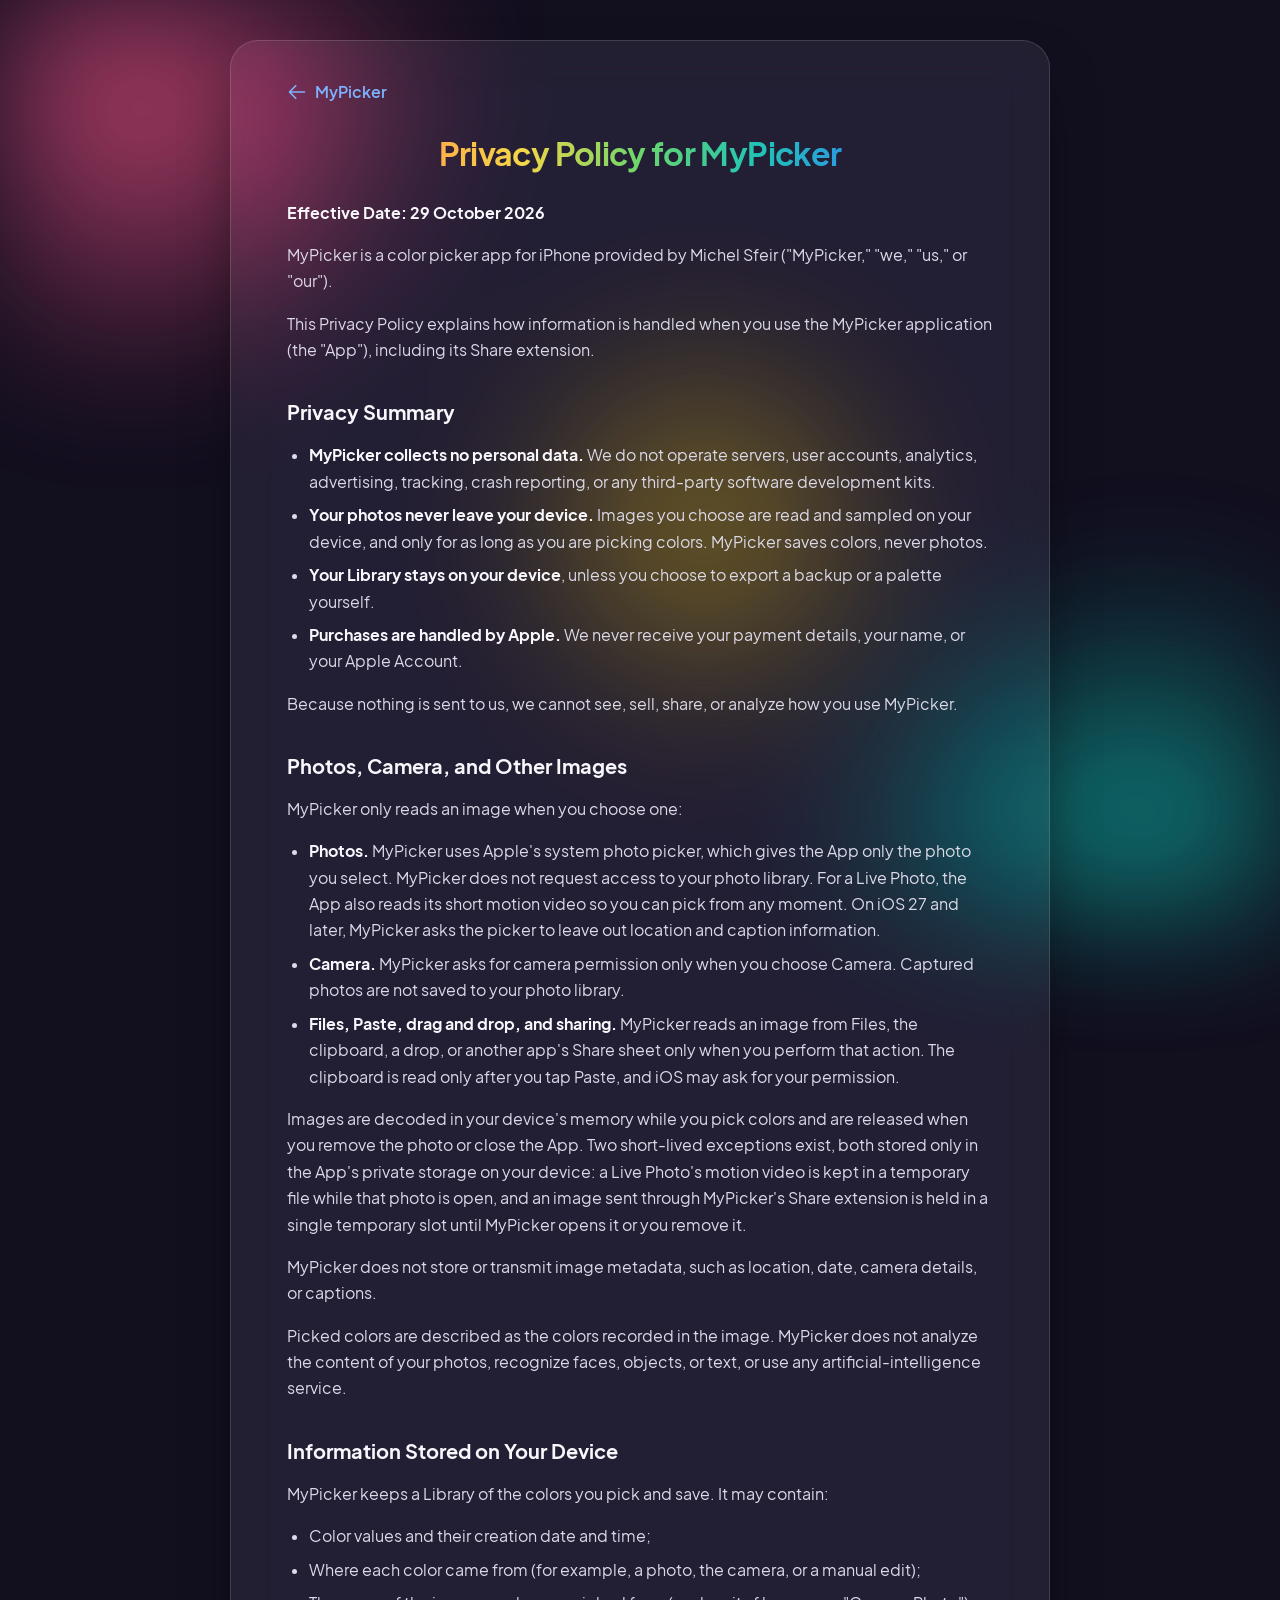
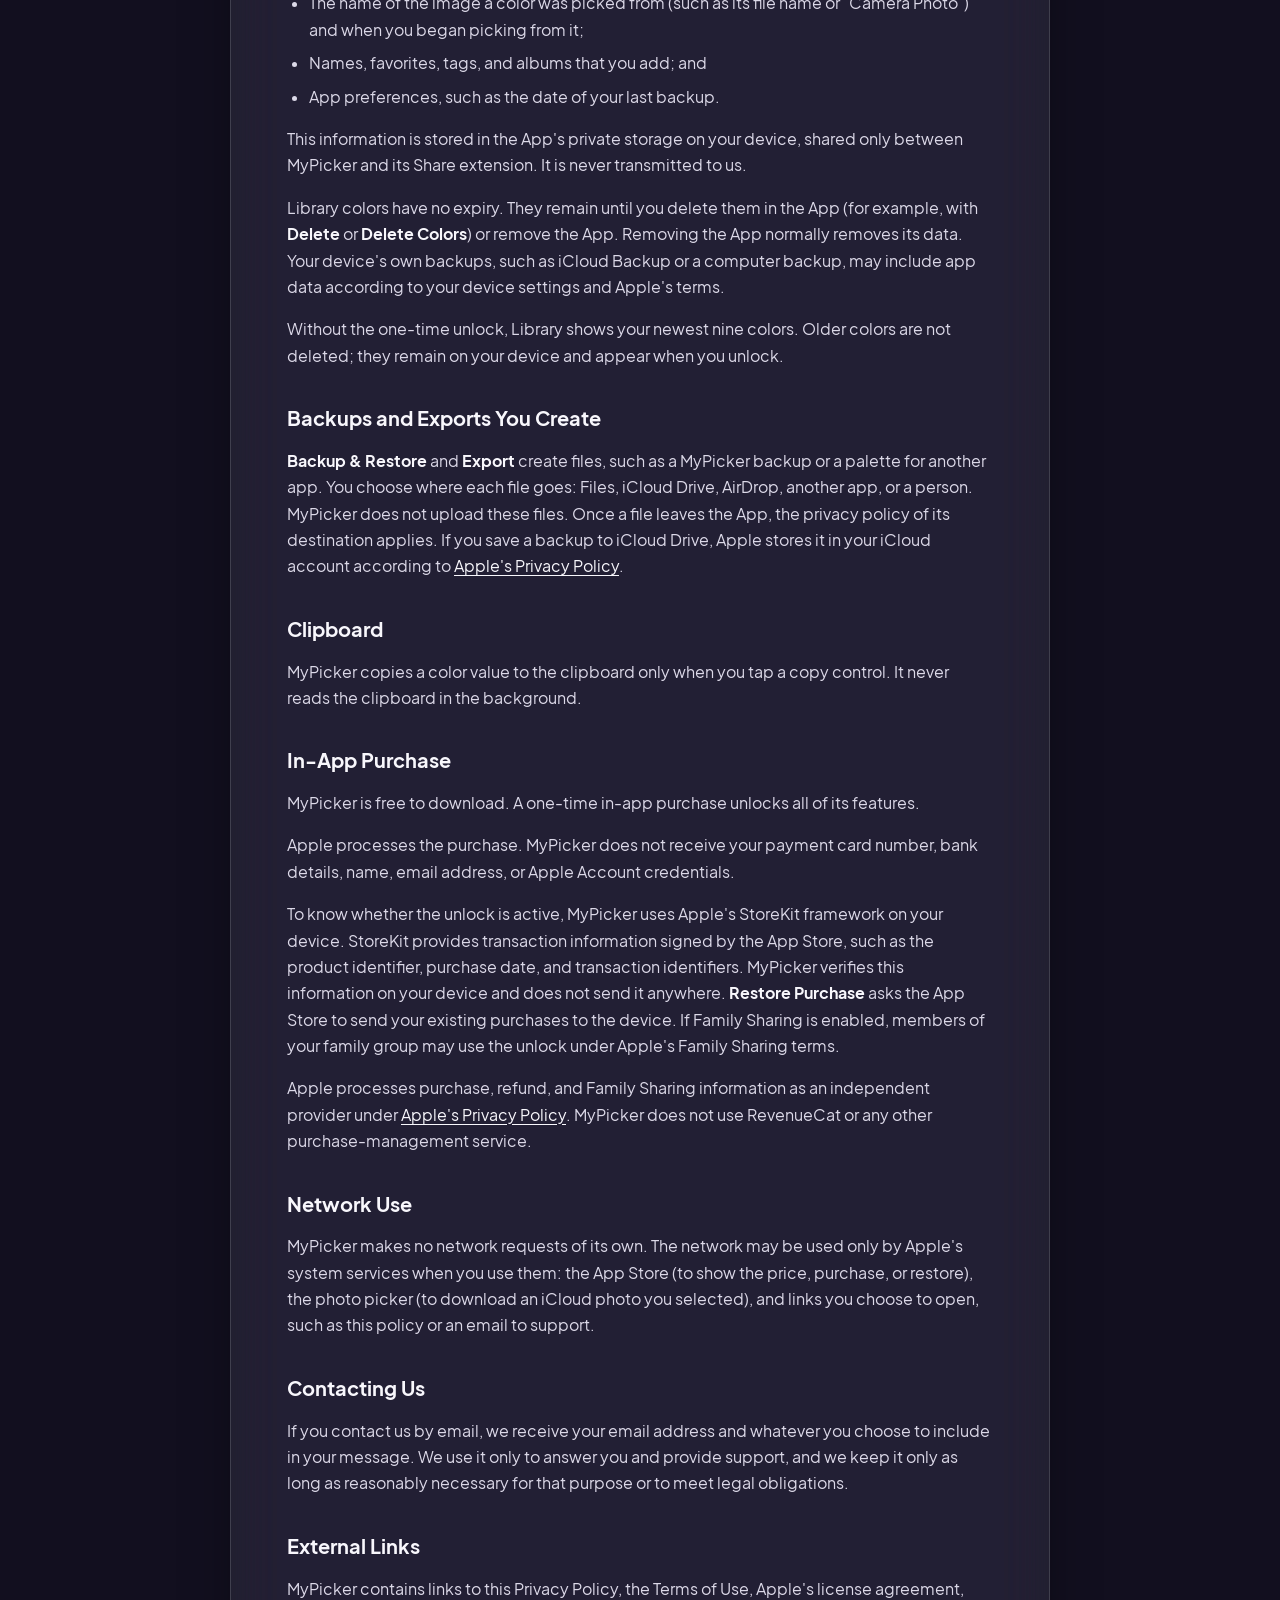
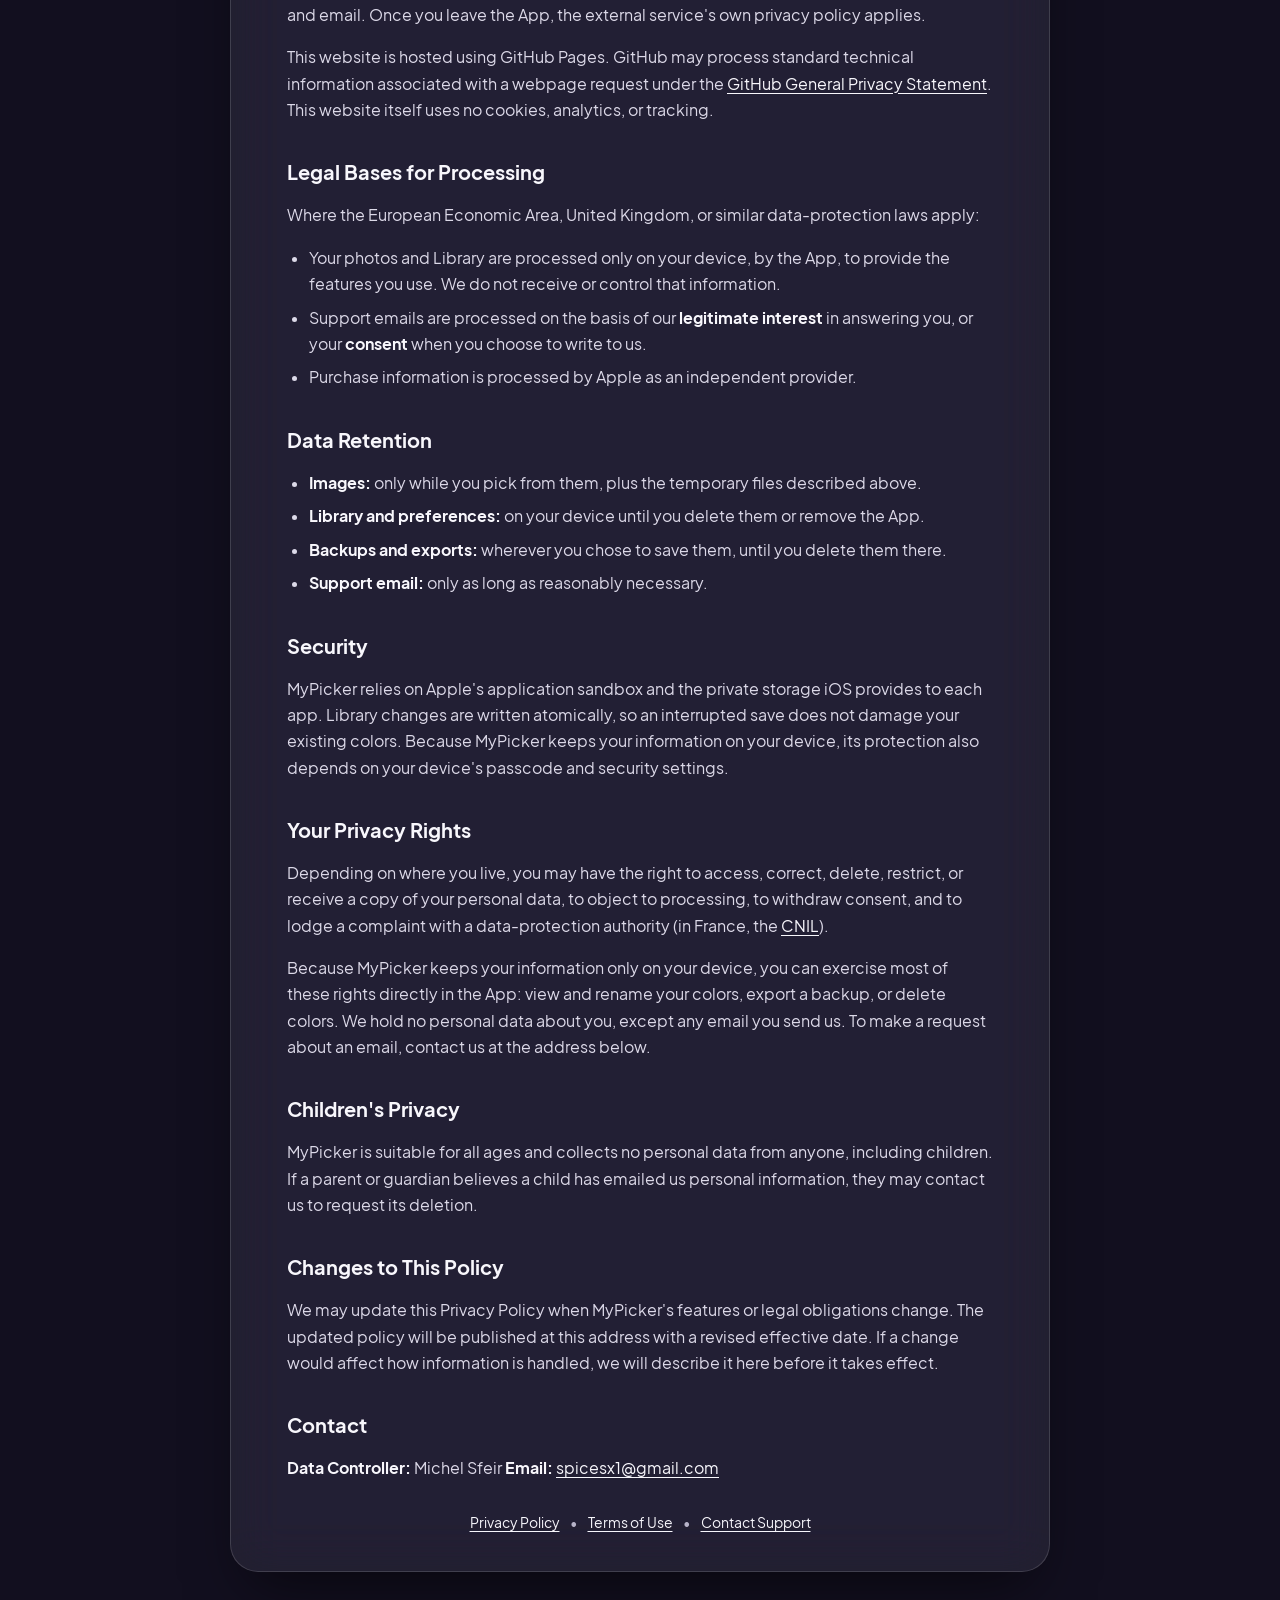
==== privacy.html @ f39fecd3 "MyPicker website, privacy policy, and terms of use Co-Authored-By: Claude Opus 5.5 <noreply@anthropi" ====
<!DOCTYPE html>
<html lang="en">

<head>
    <meta charset="UTF-8">
    <meta name="viewport" content="width=device-width, initial-scale=1.0">
    <title>Privacy Policy - MyPicker</title>
    <meta name="theme-color" content="#120f1f">
    <link rel="stylesheet" href="styles.css">
    <link rel="icon" href="mypicker_icon.png" type="image/png">
</head>

<body>
    <div class="lights" aria-hidden="true">
        <span class="light light-a"></span>
        <span class="light light-b"></span>
        <span class="light light-c"></span>
    </div>

    <main class="container document-container">
        <a href="index.html" class="back-link" aria-label="Back to MyPicker">
            <svg xmlns="http://www.w3.org/2000/svg" fill="none" viewBox="0 0 24 24" stroke="currentColor" stroke-width="2" aria-hidden="true">
                <path stroke-linecap="round" stroke-linejoin="round" d="M10.5 19.5L3 12m0 0l7.5-7.5M3 12h18" />
            </svg>
            MyPicker
        </a>

        <article class="document" id="document" data-source="privacy.md">
            <h1>Privacy Policy</h1>
            <p>Loading&hellip; If this text stays, read the <a href="privacy.md">plain-text version</a>.</p>
        </article>

        <footer>
            <a href="privacy.html">Privacy Policy</a>
            <span aria-hidden="true">&bull;</span>
            <a href="terms.html">Terms of Use</a>
            <span aria-hidden="true">&bull;</span>
            <a href="mailto:spicesx1@gmail.com?subject=MyPicker">Contact Support</a>
        </footer>
    </main>

    <script src="marked.min.js"></script>
    <script src="document.js"></script>
</body>

</html>
---- styles.css ----
@font-face {
    font-family: 'Plus Jakarta Sans';
    font-style: normal;
    font-weight: 400;
    font-display: swap;
    src: url('./fonts/PlusJakartaSans-Regular.ttf') format('truetype');
}

@font-face {
    font-family: 'Plus Jakarta Sans';
    font-style: normal;
    font-weight: 600;
    font-display: swap;
    src: url('./fonts/PlusJakartaSans-SemiBold.ttf') format('truetype');
}

@font-face {
    font-family: 'Plus Jakarta Sans';
    font-style: normal;
    font-weight: 700;
    font-display: swap;
    src: url('./fonts/PlusJakartaSans-Bold.ttf') format('truetype');
}

:root {
    --background: #120f1f;
    --text-primary: #f8f7fc;
    --text-secondary: #b7b3c8;
    --glass-bg: rgba(255, 255, 255, 0.07);
    --glass-border: rgba(255, 255, 255, 0.14);
    --accent: #7fb2ff;
    /* The app icon's colors. */
    --pink: #ff5c8a;
    --orange: #ffa34a;
    --yellow: #f5d647;
    --green: #6bd66b;
    --teal: #21c4b5;
    --blue: #2e8cf0;
    --purple: #9b6bff;
}

* {
    margin: 0;
    padding: 0;
    box-sizing: border-box;
}

html {
    min-height: 100%;
    background: var(--background);
    overflow-x: hidden;
}

body {
    font-family: 'Plus Jakarta Sans', -apple-system, BlinkMacSystemFont, 'Segoe UI', sans-serif;
    color: var(--text-primary);
    min-height: 100vh;
    display: flex;
    flex-direction: column;
    align-items: center;
    justify-content: center;
    padding: 2.5rem 0;
    overflow-x: hidden;
    position: relative;
    -webkit-font-smoothing: antialiased;
}

/* Soft drifting lights in the icon's colors, like the app's Picker background. */
.lights {
    position: fixed;
    inset: 0;
    z-index: -1;
    overflow: hidden;
    pointer-events: none;
    filter: blur(70px) saturate(1.2);
    opacity: 0.75;
}

.light {
    position: absolute;
    width: 60vmax;
    height: 60vmax;
    border-radius: 50%;
    mix-blend-mode: screen;
}

.light-a {
    background: radial-gradient(circle, var(--pink), transparent 62%);
    top: -25vmax;
    left: -20vmax;
    animation: drift-a 26s ease-in-out infinite alternate;
}

.light-b {
    background: radial-gradient(circle, var(--teal), transparent 62%);
    bottom: -30vmax;
    right: -20vmax;
    animation: drift-b 30s ease-in-out infinite alternate;
}

.light-c {
    background: radial-gradient(circle, var(--yellow), transparent 60%);
    top: 30vh;
    left: 35vw;
    width: 40vmax;
    height: 40vmax;
    opacity: 0.55;
    animation: drift-c 34s ease-in-out infinite alternate;
}

@keyframes drift-a {
    to { transform: translate(25vw, 20vh) scale(1.15); }
}

@keyframes drift-b {
    to { transform: translate(-30vw, -25vh) scale(0.9); }
}

@keyframes drift-c {
    0% { transform: translate(0, 0); background: radial-gradient(circle, var(--yellow), transparent 60%); }
    50% { transform: translate(-25vw, -15vh); }
    100% { transform: translate(-10vw, 20vh); background: radial-gradient(circle, var(--purple), transparent 60%); }
}

.container {
    background: var(--glass-bg);
    backdrop-filter: blur(24px) saturate(1.4);
    -webkit-backdrop-filter: blur(24px) saturate(1.4);
    border: 1px solid var(--glass-border);
    border-radius: 28px;
    padding: 3rem;
    max-width: 520px;
    width: 90%;
    text-align: center;
    box-shadow: 0 30px 60px -18px rgba(0, 0, 0, 0.55);
    animation: fade-up 0.9s cubic-bezier(0.16, 1, 0.3, 1) both;
}

@keyframes fade-up {
    from {
        opacity: 0;
        transform: translateY(18px);
    }
}

.app-icon {
    width: 120px;
    height: 120px;
    border-radius: 27px;
    box-shadow: 0 14px 30px rgba(0, 0, 0, 0.35);
    transition: transform 0.3s ease;
}

.app-icon:hover {
    transform: scale(1.05) rotate(-3deg);
}

.icon-container {
    margin-bottom: 1.4rem;
}

h1 {
    font-size: 2.6rem;
    font-weight: 700;
    letter-spacing: -0.02em;
    margin-bottom: 0.4rem;
    background: linear-gradient(90deg, var(--pink), var(--orange), var(--yellow), var(--green), var(--teal), var(--blue), var(--purple));
    -webkit-background-clip: text;
    background-clip: text;
    -webkit-text-fill-color: transparent;
}

p.author {
    color: var(--text-secondary);
    font-size: 0.95rem;
    font-weight: 600;
    letter-spacing: 0.3px;
    margin-bottom: 0.6rem;
}

p.subtitle {
    font-size: 1.2rem;
    font-weight: 600;
    margin-bottom: 1.8rem;
}

.features {
    list-style: none;
    display: grid;
    gap: 0.6rem;
    margin-bottom: 1.8rem;
    text-align: left;
}

.features li {
    padding: 0.75rem 1rem 0.75rem 2.4rem;
    border-radius: 14px;
    background: rgba(255, 255, 255, 0.06);
    border: 1px solid rgba(255, 255, 255, 0.08);
    color: var(--text-primary);
    font-size: 0.95rem;
    position: relative;
}

.features li::before {
    content: "";
    position: absolute;
    left: 1rem;
    top: 50%;
    width: 0.7rem;
    height: 0.7rem;
    margin-top: -0.35rem;
    border-radius: 50%;
}

.features li:nth-child(1)::before { background: var(--pink); }
.features li:nth-child(2)::before { background: var(--yellow); }
.features li:nth-child(3)::before { background: var(--teal); }
.features li:nth-child(4)::before { background: var(--purple); }

.store-note {
    font-weight: 600;
    margin-bottom: 0.4rem;
}

.privacy-note {
    color: var(--text-secondary);
    font-size: 0.9rem;
}

footer {
    margin-top: 2rem;
    font-size: 0.875rem;
    color: var(--text-secondary);
}

footer a {
    color: var(--text-primary);
    text-decoration: underline;
    text-underline-offset: 3px;
    margin: 0 8px;
    transition: opacity 0.2s ease;
}

footer a:hover {
    opacity: 0.75;
}

.document-container {
    max-width: 820px;
    text-align: left;
    padding: 2.5rem 3.5rem;
}

.back-link {
    display: inline-flex;
    align-items: center;
    gap: 0.5rem;
    color: var(--accent);
    text-decoration: none;
    font-weight: 600;
    margin-bottom: 1.5rem;
}

.back-link:hover {
    opacity: 0.8;
}

.back-link svg {
    width: 20px;
    height: 20px;
}

.document {
    color: #dcd9e8;
    line-height: 1.7;
    font-size: 0.97rem;
    overflow-wrap: break-word;
}

.document h1 {
    font-size: 2rem;
    text-align: center;
    margin-bottom: 1.2rem;
}

.document h2 {
    color: var(--text-primary);
    font-size: 1.25rem;
    margin: 2rem 0 0.8rem;
}

.document p,
.document ul {
    margin-bottom: 1rem;
}

.document ul {
    padding-left: 1.4rem;
}

.document li {
    margin-bottom: 0.45rem;
}

.document strong {
    color: var(--text-primary);
}

.document a {
    color: var(--text-primary);
    text-decoration: underline;
    text-underline-offset: 3px;
}

.document-container footer {
    text-align: center;
}

@media (max-width: 640px) {
    .container {
        padding: 2rem 1.4rem;
    }

    .document-container {
        padding: 2rem 1.3rem;
    }

    h1 {
        font-size: 2.2rem;
    }
}

@media (prefers-reduced-motion: reduce) {
    .light,
    .container {
        animation: none;
    }
}
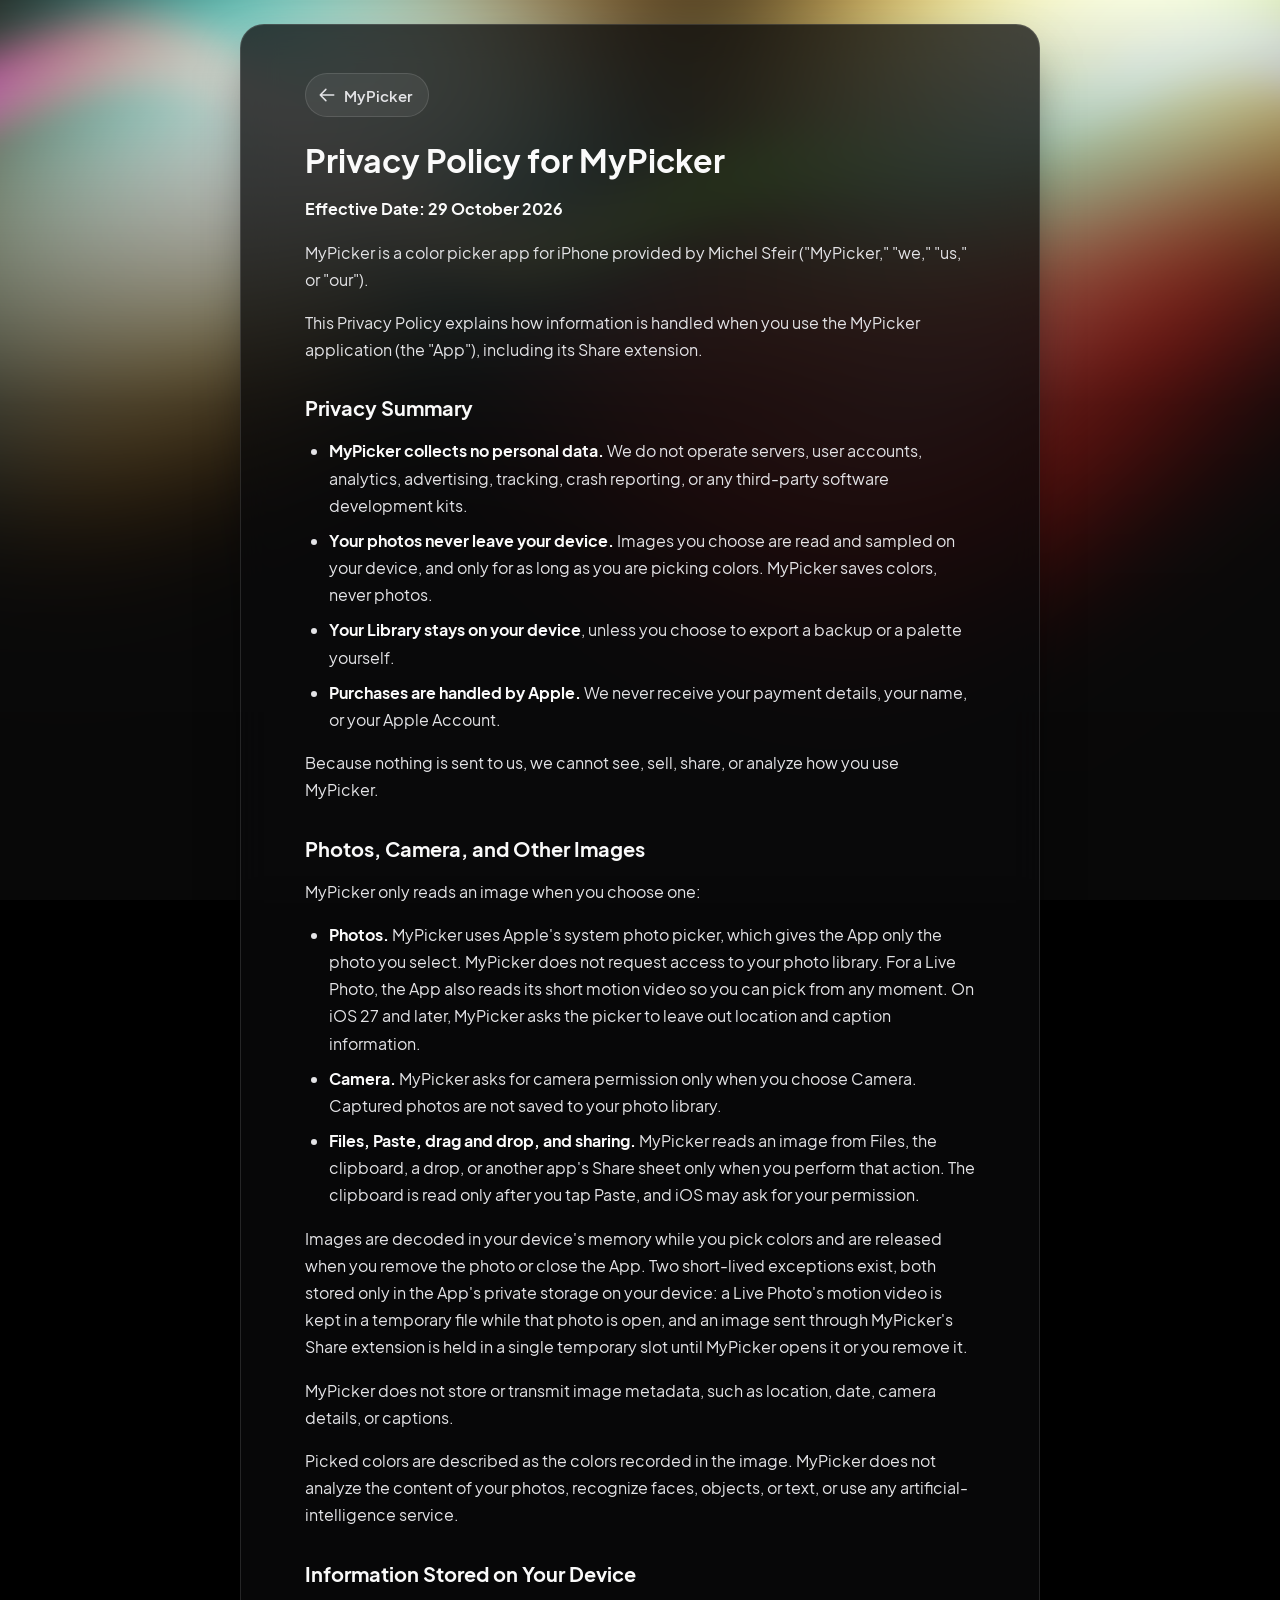
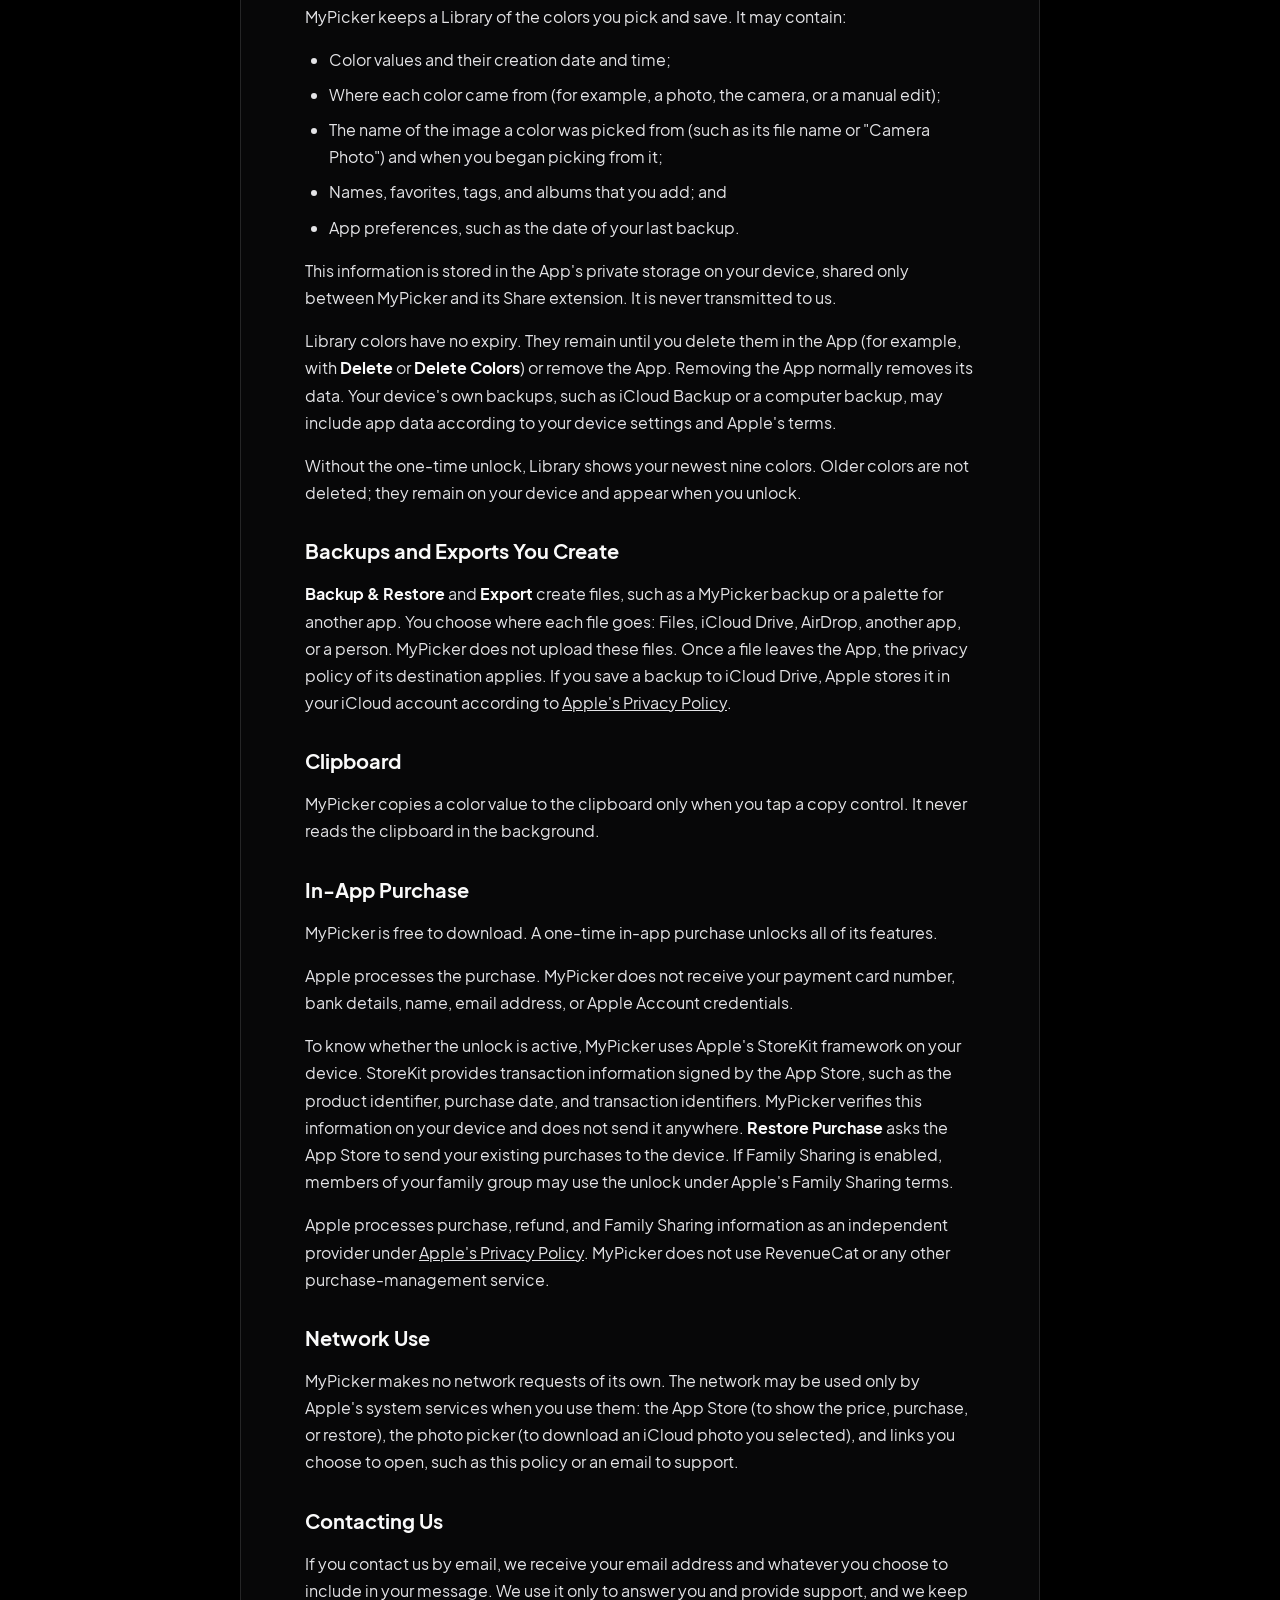
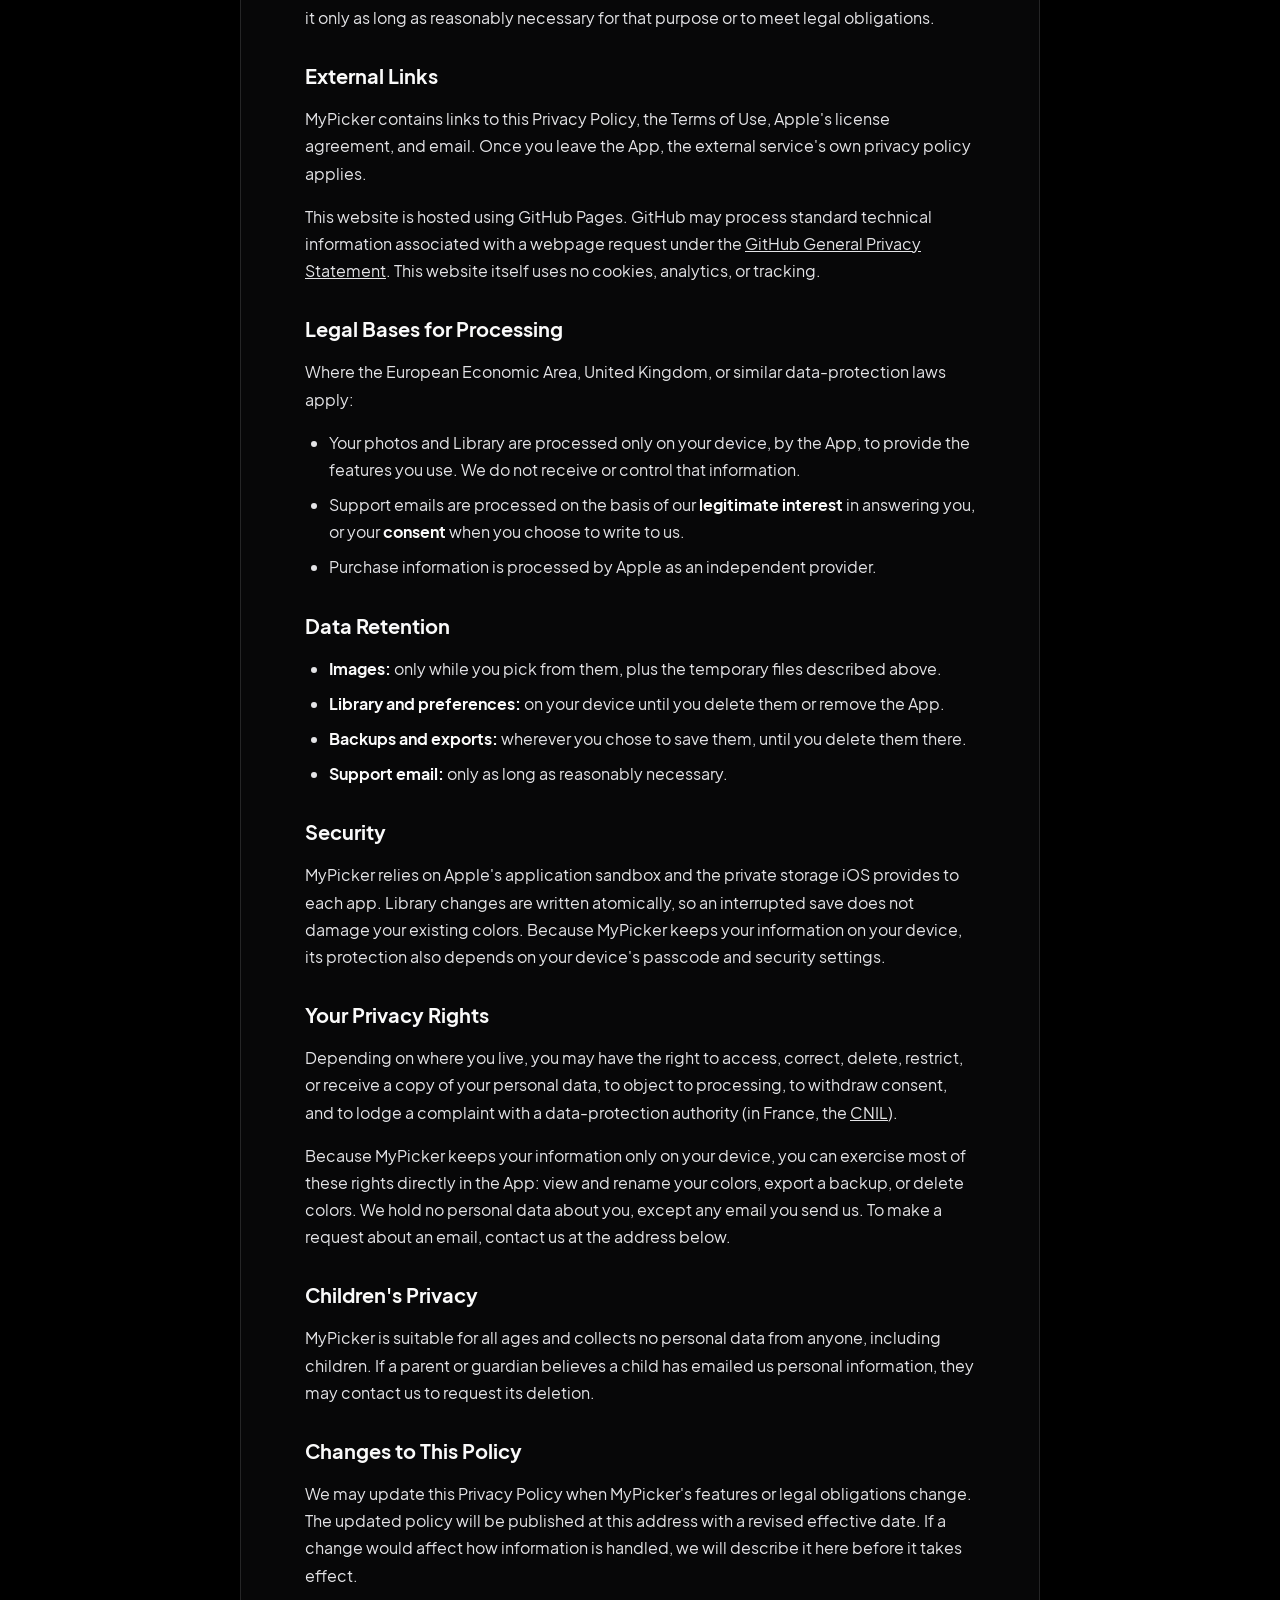
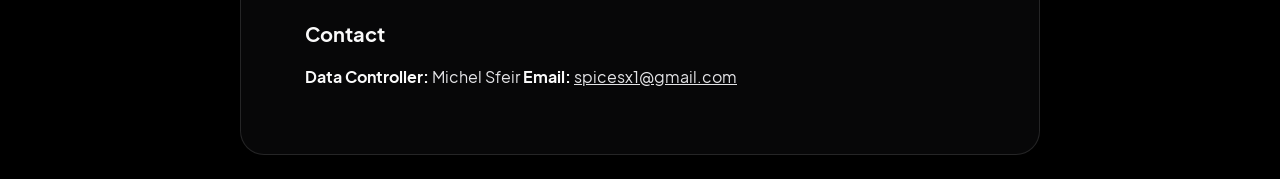
==== commit 40e637fc: "Match the RosaryGo site: black page with the Picker lights - One card like RosaryGo's (icon, white t" ====
--- a/privacy.html
+++ b/privacy.html
@@ -3,44 +3,36 @@
 
 <head>
     <meta charset="UTF-8">
-    <meta name="viewport" content="width=device-width, initial-scale=1.0">
+    <meta name="viewport" content="width=device-width, initial-scale=1.0, viewport-fit=cover">
+    <meta name="theme-color" content="#000000">
     <title>Privacy Policy - MyPicker</title>
-    <meta name="theme-color" content="#120f1f">
-    <link rel="stylesheet" href="styles.css">
+    <link rel="stylesheet" href="styles.css?v=2">
     <link rel="icon" href="mypicker_icon.png" type="image/png">
 </head>
 
-<body>
-    <div class="lights" aria-hidden="true">
-        <span class="light light-a"></span>
-        <span class="light light-b"></span>
-        <span class="light light-c"></span>
-    </div>
+<body class="document-page">
+    <canvas id="glow" class="glow" aria-hidden="true"></canvas>
 
     <main class="container document-container">
-        <a href="index.html" class="back-link" aria-label="Back to MyPicker">
-            <svg xmlns="http://www.w3.org/2000/svg" fill="none" viewBox="0 0 24 24" stroke="currentColor" stroke-width="2" aria-hidden="true">
-                <path stroke-linecap="round" stroke-linejoin="round" d="M10.5 19.5L3 12m0 0l7.5-7.5M3 12h18" />
-            </svg>
-            MyPicker
-        </a>
+        <div class="document-header">
+            <a href="index.html" class="back-link">
+                <svg xmlns="http://www.w3.org/2000/svg" fill="none" viewBox="0 0 24 24" stroke="currentColor"
+                    stroke-width="2" aria-hidden="true">
+                    <path stroke-linecap="round" stroke-linejoin="round" d="M10.5 19.5L3 12m0 0l7.5-7.5M3 12h18" />
+                </svg>
+                MyPicker
+            </a>
+        </div>
 
         <article class="document" id="document" data-source="privacy.md">
             <h1>Privacy Policy</h1>
             <p>Loading&hellip; If this text stays, read the <a href="privacy.md">plain-text version</a>.</p>
         </article>
-
-        <footer>
-            <a href="privacy.html">Privacy Policy</a>
-            <span aria-hidden="true">&bull;</span>
-            <a href="terms.html">Terms of Use</a>
-            <span aria-hidden="true">&bull;</span>
-            <a href="mailto:spicesx1@gmail.com?subject=MyPicker">Contact Support</a>
-        </footer>
     </main>
 
     <script src="marked.min.js"></script>
-    <script src="document.js"></script>
+    <script src="document.js?v=2"></script>
+    <script src="glow.js?v=2"></script>
 </body>
 
 </html>
--- a/styles.css
+++ b/styles.css
@@ -23,209 +23,125 @@
 }
 
 :root {
-    --background: #120f1f;
-    --text-primary: #f8f7fc;
-    --text-secondary: #b7b3c8;
-    --glass-bg: rgba(255, 255, 255, 0.07);
-    --glass-border: rgba(255, 255, 255, 0.14);
-    --accent: #7fb2ff;
-    /* The app icon's colors. */
-    --pink: #ff5c8a;
-    --orange: #ffa34a;
-    --yellow: #f5d647;
-    --green: #6bd66b;
-    --teal: #21c4b5;
-    --blue: #2e8cf0;
-    --purple: #9b6bff;
+    --background: #000000;
+    /* Text colors keep at least 7:1 (WCAG AAA) on the card, even over the brightest light. */
+    --text-primary: #fafafa;
+    --text-secondary: #c8c8cc;
+    --text-body: #e4e4e7;
+    --glass-bg: rgba(10, 10, 12, 0.74);
+    --glass-border: rgba(255, 255, 255, 0.12);
+    --accent: #e4e4e7;
+    --accent-hover: #ffffff;
 }
 
 * {
     margin: 0;
     padding: 0;
     box-sizing: border-box;
+    font-family: 'Plus Jakarta Sans', -apple-system, BlinkMacSystemFont, 'Segoe UI', sans-serif;
 }
 
 html {
     min-height: 100%;
-    background: var(--background);
     overflow-x: hidden;
+    /* Safari tints its status bar, toolbar and overscroll from the page background. */
+    background-color: var(--background);
 }
 
 body {
-    font-family: 'Plus Jakarta Sans', -apple-system, BlinkMacSystemFont, 'Segoe UI', sans-serif;
     color: var(--text-primary);
     min-height: 100vh;
     display: flex;
     flex-direction: column;
     align-items: center;
     justify-content: center;
-    padding: 2.5rem 0;
     overflow-x: hidden;
     position: relative;
     -webkit-font-smoothing: antialiased;
-}
-
-/* Soft drifting lights in the icon's colors, like the app's Picker background. */
-.lights {
+    padding: max(1.5rem, env(safe-area-inset-top)) max(1rem, env(safe-area-inset-right)) max(1.5rem, env(safe-area-inset-bottom)) max(1rem, env(safe-area-inset-left));
+}
+
+/* The Picker tab's lights, drawn by glow.js. Strongest at the top, fading like the app's. */
+.glow {
     position: fixed;
-    inset: 0;
+    top: 0;
+    left: 0;
+    width: 100%;
+    height: 100vh;
+    height: 100lvh;
     z-index: -1;
-    overflow: hidden;
     pointer-events: none;
-    filter: blur(70px) saturate(1.2);
-    opacity: 0.75;
-}
-
-.light {
-    position: absolute;
-    width: 60vmax;
-    height: 60vmax;
-    border-radius: 50%;
-    mix-blend-mode: screen;
-}
-
-.light-a {
-    background: radial-gradient(circle, var(--pink), transparent 62%);
-    top: -25vmax;
-    left: -20vmax;
-    animation: drift-a 26s ease-in-out infinite alternate;
-}
-
-.light-b {
-    background: radial-gradient(circle, var(--teal), transparent 62%);
-    bottom: -30vmax;
-    right: -20vmax;
-    animation: drift-b 30s ease-in-out infinite alternate;
-}
-
-.light-c {
-    background: radial-gradient(circle, var(--yellow), transparent 60%);
-    top: 30vh;
-    left: 35vw;
-    width: 40vmax;
-    height: 40vmax;
-    opacity: 0.55;
-    animation: drift-c 34s ease-in-out infinite alternate;
-}
-
-@keyframes drift-a {
-    to { transform: translate(25vw, 20vh) scale(1.15); }
-}
-
-@keyframes drift-b {
-    to { transform: translate(-30vw, -25vh) scale(0.9); }
-}
-
-@keyframes drift-c {
-    0% { transform: translate(0, 0); background: radial-gradient(circle, var(--yellow), transparent 60%); }
-    50% { transform: translate(-25vw, -15vh); }
-    100% { transform: translate(-10vw, 20vh); background: radial-gradient(circle, var(--purple), transparent 60%); }
+    -webkit-mask-image: linear-gradient(to bottom, #000 0%, rgba(0, 0, 0, 0.4) 45%, rgba(0, 0, 0, 0.3) 100%);
+    mask-image: linear-gradient(to bottom, #000 0%, rgba(0, 0, 0, 0.4) 45%, rgba(0, 0, 0, 0.3) 100%);
+}
+
+/* Without WebGL, a still glow in the same colors. */
+.glow.fallback {
+    background:
+        radial-gradient(40% 22% at 25% 18%, rgba(255, 92, 138, 0.75), transparent),
+        radial-gradient(40% 22% at 55% 24%, rgba(255, 196, 80, 0.6), transparent),
+        radial-gradient(40% 22% at 80% 16%, rgba(20, 200, 170, 0.7), transparent);
 }
 
 .container {
     background: var(--glass-bg);
-    backdrop-filter: blur(24px) saturate(1.4);
-    -webkit-backdrop-filter: blur(24px) saturate(1.4);
+    backdrop-filter: blur(16px);
+    -webkit-backdrop-filter: blur(16px);
     border: 1px solid var(--glass-border);
-    border-radius: 28px;
+    border-radius: 24px;
     padding: 3rem;
-    max-width: 520px;
-    width: 90%;
+    max-width: 500px;
+    width: 100%;
     text-align: center;
-    box-shadow: 0 30px 60px -18px rgba(0, 0, 0, 0.55);
-    animation: fade-up 0.9s cubic-bezier(0.16, 1, 0.3, 1) both;
-}
-
-@keyframes fade-up {
-    from {
-        opacity: 0;
-        transform: translateY(18px);
-    }
+    box-shadow: 0 25px 50px -12px rgba(0, 0, 0, 0.5);
+    z-index: 1;
+}
+
+.icon-container {
+    margin-bottom: 1.5rem;
 }
 
 .app-icon {
     width: 120px;
     height: 120px;
-    border-radius: 27px;
-    box-shadow: 0 14px 30px rgba(0, 0, 0, 0.35);
-    transition: transform 0.3s ease;
-}
-
-.app-icon:hover {
-    transform: scale(1.05) rotate(-3deg);
-}
-
-.icon-container {
-    margin-bottom: 1.4rem;
+    border-radius: 28px;
+    box-shadow: 0 10px 25px rgba(0, 0, 0, 0.3);
+    display: inline-flex;
+    object-fit: cover;
 }
 
 h1 {
-    font-size: 2.6rem;
+    font-size: 2.5rem;
     font-weight: 700;
-    letter-spacing: -0.02em;
-    margin-bottom: 0.4rem;
-    background: linear-gradient(90deg, var(--pink), var(--orange), var(--yellow), var(--green), var(--teal), var(--blue), var(--purple));
-    -webkit-background-clip: text;
-    background-clip: text;
-    -webkit-text-fill-color: transparent;
+    margin-bottom: 0.5rem;
+    color: var(--text-primary);
 }
 
 p.author {
     color: var(--text-secondary);
     font-size: 0.95rem;
+    margin-top: -0.2rem;
+    margin-bottom: 0.75rem;
     font-weight: 600;
-    letter-spacing: 0.3px;
-    margin-bottom: 0.6rem;
+    letter-spacing: 0.5px;
 }
 
 p.subtitle {
-    font-size: 1.2rem;
+    color: var(--text-secondary);
+    font-size: 1.1rem;
+    margin-bottom: 2.5rem;
+    line-height: 1.5;
+}
+
+p.coming-soon {
+    display: inline-block;
+    padding: 0.75rem 1.4rem;
+    margin-bottom: 2rem;
+    border: 1px solid var(--glass-border);
+    border-radius: 999px;
+    background: rgba(255, 255, 255, 0.06);
     font-weight: 600;
-    margin-bottom: 1.8rem;
-}
-
-.features {
-    list-style: none;
-    display: grid;
-    gap: 0.6rem;
-    margin-bottom: 1.8rem;
-    text-align: left;
-}
-
-.features li {
-    padding: 0.75rem 1rem 0.75rem 2.4rem;
-    border-radius: 14px;
-    background: rgba(255, 255, 255, 0.06);
-    border: 1px solid rgba(255, 255, 255, 0.08);
-    color: var(--text-primary);
     font-size: 0.95rem;
-    position: relative;
-}
-
-.features li::before {
-    content: "";
-    position: absolute;
-    left: 1rem;
-    top: 50%;
-    width: 0.7rem;
-    height: 0.7rem;
-    margin-top: -0.35rem;
-    border-radius: 50%;
-}
-
-.features li:nth-child(1)::before { background: var(--pink); }
-.features li:nth-child(2)::before { background: var(--yellow); }
-.features li:nth-child(3)::before { background: var(--teal); }
-.features li:nth-child(4)::before { background: var(--purple); }
-
-.store-note {
-    font-weight: 600;
-    margin-bottom: 0.4rem;
-}
-
-.privacy-note {
-    color: var(--text-secondary);
-    font-size: 0.9rem;
 }
 
 footer {
@@ -235,105 +151,157 @@
 }
 
 footer a {
+    color: white;
+    text-decoration: underline;
+    margin: 0 10px;
+}
+
+footer a:hover {
+    opacity: 0.85;
+}
+
+a:focus-visible {
+    outline: 2px solid var(--accent);
+    outline-offset: 3px;
+    border-radius: 4px;
+}
+
+.document-container {
+    max-width: 800px;
+    text-align: left;
+    padding: 3rem 4rem;
+}
+
+/* Policy pages start at the top, so the card only grows downward as the text arrives. */
+body.document-page {
+    justify-content: flex-start;
+}
+
+.document-header {
+    margin-bottom: 1.5rem;
+}
+
+.container.is-growing {
+    transition: height 0.7s cubic-bezier(0.16, 1, 0.3, 1);
+}
+
+.document {
+    transition: opacity 0.6s ease 0.15s, transform 0.7s cubic-bezier(0.16, 1, 0.3, 1) 0.1s;
+}
+
+.document.is-arriving {
+    opacity: 0;
+    transform: translateY(8px);
+    transition: none;
+}
+
+.document {
+    color: var(--text-body);
+    line-height: 1.7;
+    font-size: 1rem;
+    word-wrap: break-word;
+    overflow-wrap: break-word;
+}
+
+.document h1 {
+    font-size: 2rem;
+    line-height: 1.2;
+    margin-bottom: 1rem;
+}
+
+.document h2,
+.document h3 {
     color: var(--text-primary);
+    line-height: 1.3;
+    margin-top: 2rem;
+    margin-bottom: 1rem;
+    font-size: 1.25rem;
+}
+
+.document h3 {
+    font-size: 1.05rem;
+}
+
+.document p,
+.document ul {
+    margin-bottom: 1rem;
+}
+
+.document ul {
+    padding-left: 1.5rem;
+}
+
+.document li {
+    margin-bottom: 0.5rem;
+}
+
+.document strong {
+    color: var(--text-primary);
+}
+
+.document a {
+    color: var(--accent);
     text-decoration: underline;
-    text-underline-offset: 3px;
-    margin: 0 8px;
-    transition: opacity 0.2s ease;
-}
-
-footer a:hover {
-    opacity: 0.75;
-}
-
-.document-container {
-    max-width: 820px;
-    text-align: left;
-    padding: 2.5rem 3.5rem;
+}
+
+.document a:hover {
+    opacity: 0.8;
 }
 
 .back-link {
     display: inline-flex;
     align-items: center;
     gap: 0.5rem;
+    min-height: 44px;
+    padding: 0.5rem 1rem 0.5rem 0.75rem;
+    border: 1px solid var(--glass-border);
+    border-radius: 999px;
+    background: rgba(255, 255, 255, 0.06);
     color: var(--accent);
     text-decoration: none;
     font-weight: 600;
-    margin-bottom: 1.5rem;
+    font-size: 0.95rem;
 }
 
 .back-link:hover {
-    opacity: 0.8;
+    color: var(--accent-hover);
+    background: rgba(255, 255, 255, 0.1);
 }
 
 .back-link svg {
-    width: 20px;
-    height: 20px;
-}
-
-.document {
-    color: #dcd9e8;
-    line-height: 1.7;
-    font-size: 0.97rem;
-    overflow-wrap: break-word;
-}
-
-.document h1 {
-    font-size: 2rem;
-    text-align: center;
-    margin-bottom: 1.2rem;
-}
-
-.document h2 {
-    color: var(--text-primary);
-    font-size: 1.25rem;
-    margin: 2rem 0 0.8rem;
-}
-
-.document p,
-.document ul {
-    margin-bottom: 1rem;
-}
-
-.document ul {
-    padding-left: 1.4rem;
-}
-
-.document li {
-    margin-bottom: 0.45rem;
-}
-
-.document strong {
-    color: var(--text-primary);
-}
-
-.document a {
-    color: var(--text-primary);
-    text-decoration: underline;
-    text-underline-offset: 3px;
-}
-
-.document-container footer {
-    text-align: center;
-}
-
-@media (max-width: 640px) {
+    width: 18px;
+    height: 18px;
+    flex-shrink: 0;
+}
+
+::-webkit-scrollbar {
+    width: 8px;
+}
+
+::-webkit-scrollbar-track {
+    background: rgba(255, 255, 255, 0.02);
+    border-radius: 4px;
+}
+
+::-webkit-scrollbar-thumb {
+    background: rgba(255, 255, 255, 0.1);
+    border-radius: 4px;
+}
+
+::-webkit-scrollbar-thumb:hover {
+    background: rgba(255, 255, 255, 0.2);
+}
+
+@media (max-width: 768px) {
     .container {
-        padding: 2rem 1.4rem;
+        padding: 2rem;
     }
 
     .document-container {
-        padding: 2rem 1.3rem;
+        padding: 1.5rem;
     }
 
-    h1 {
-        font-size: 2.2rem;
+    .document h1 {
+        font-size: 1.6rem;
     }
 }
-
-@media (prefers-reduced-motion: reduce) {
-    .light,
-    .container {
-        animation: none;
-    }
-}
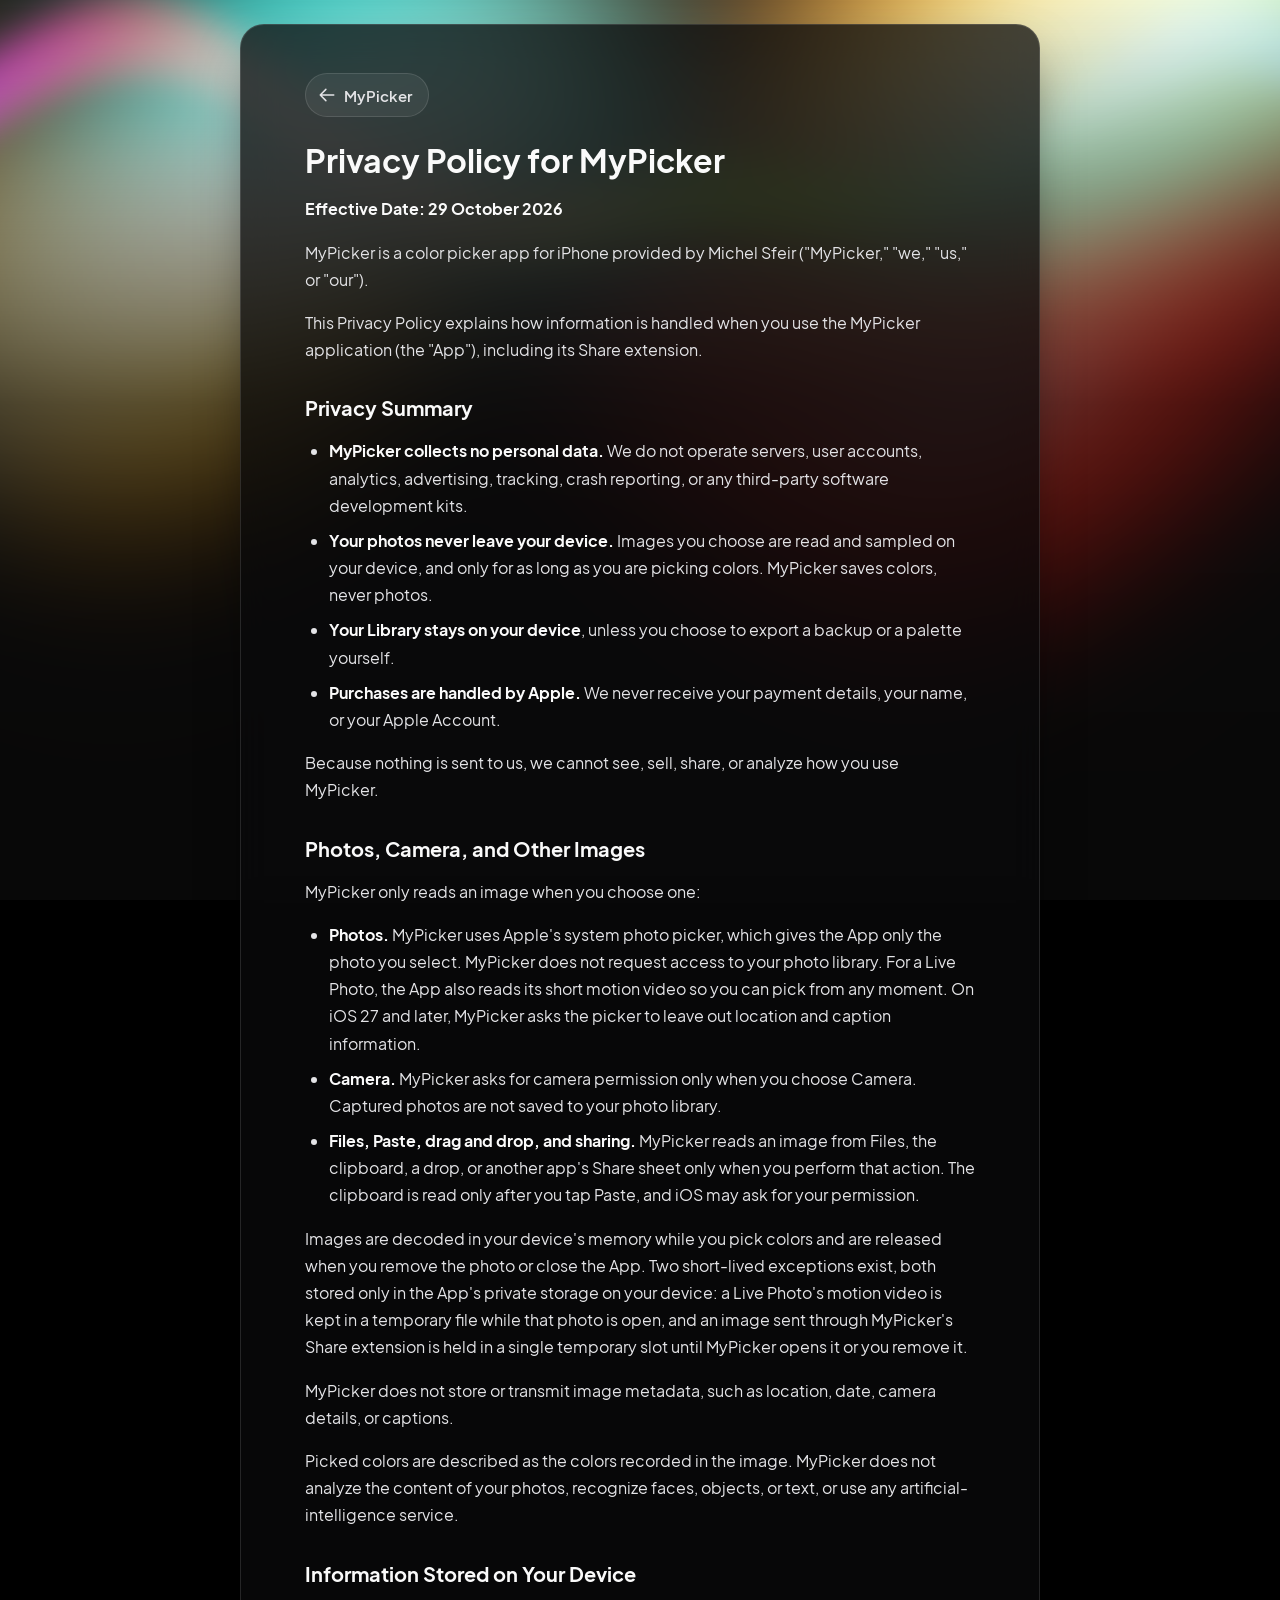
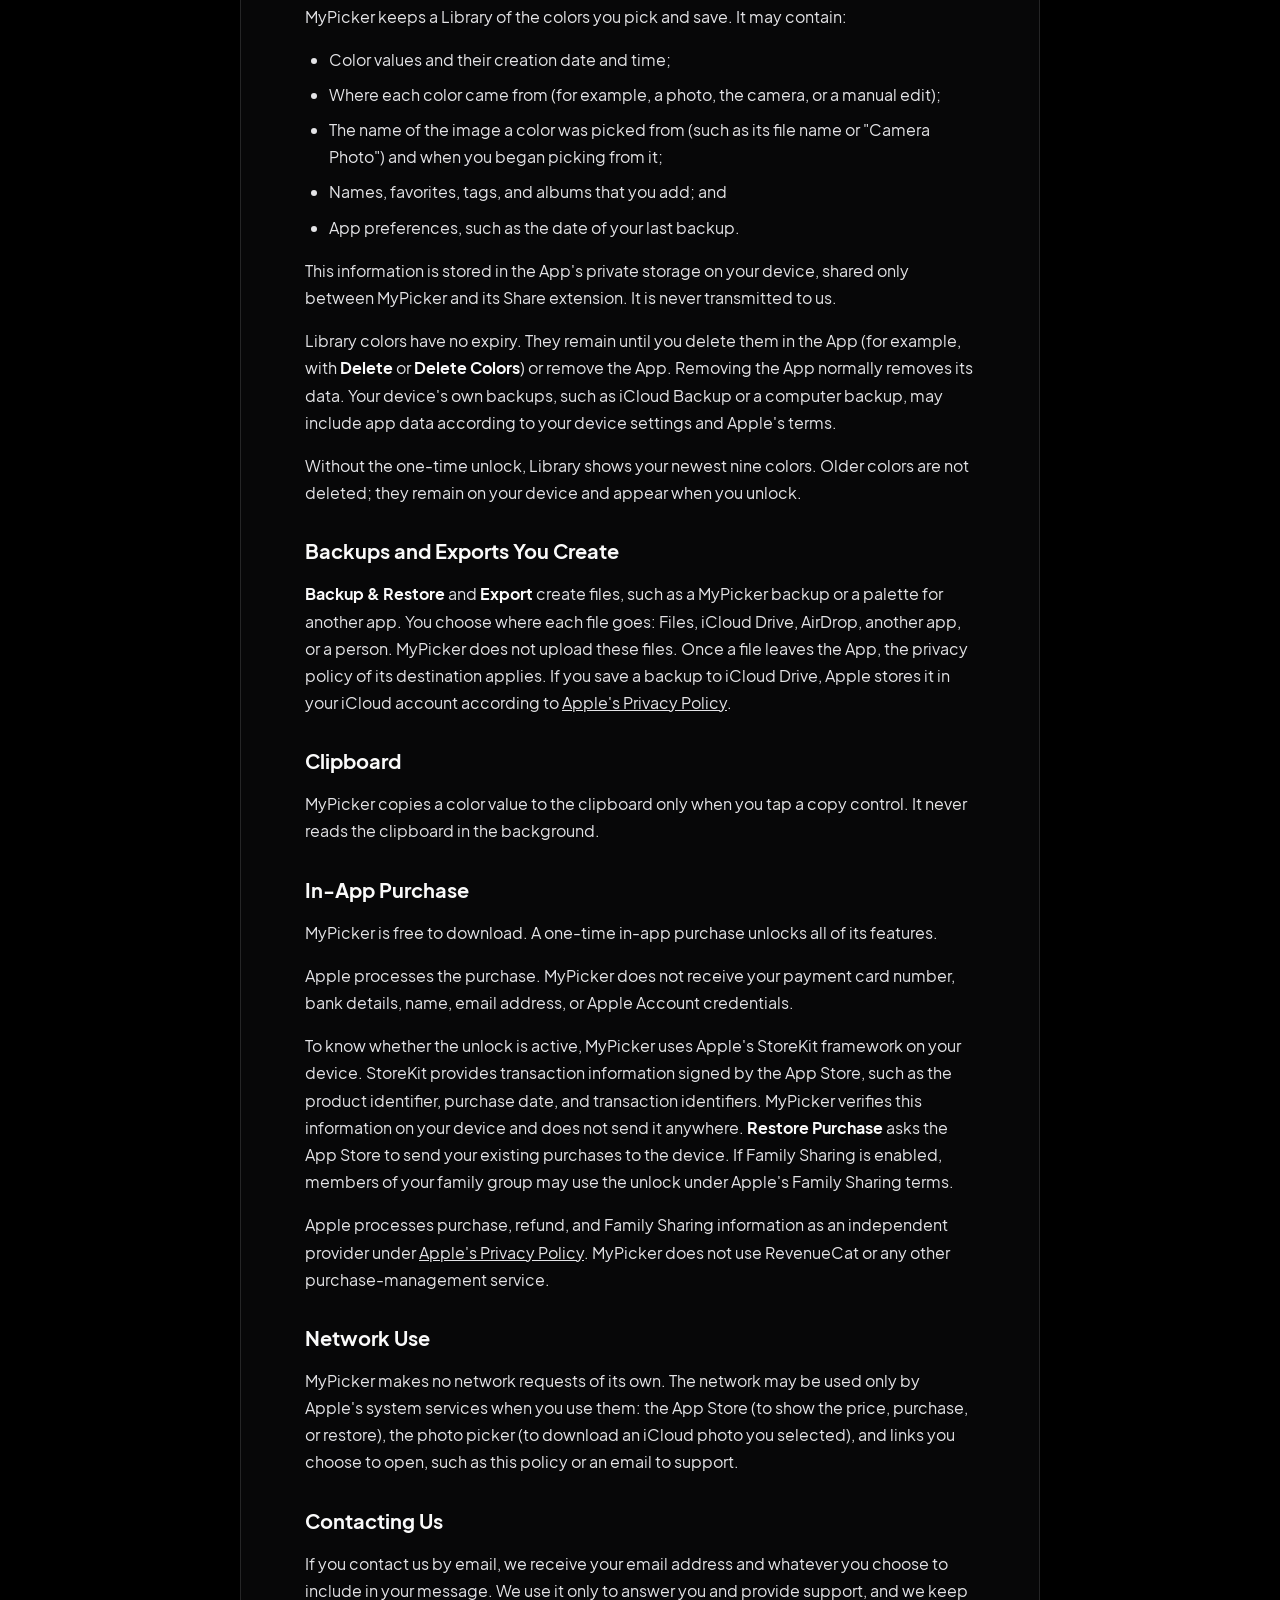
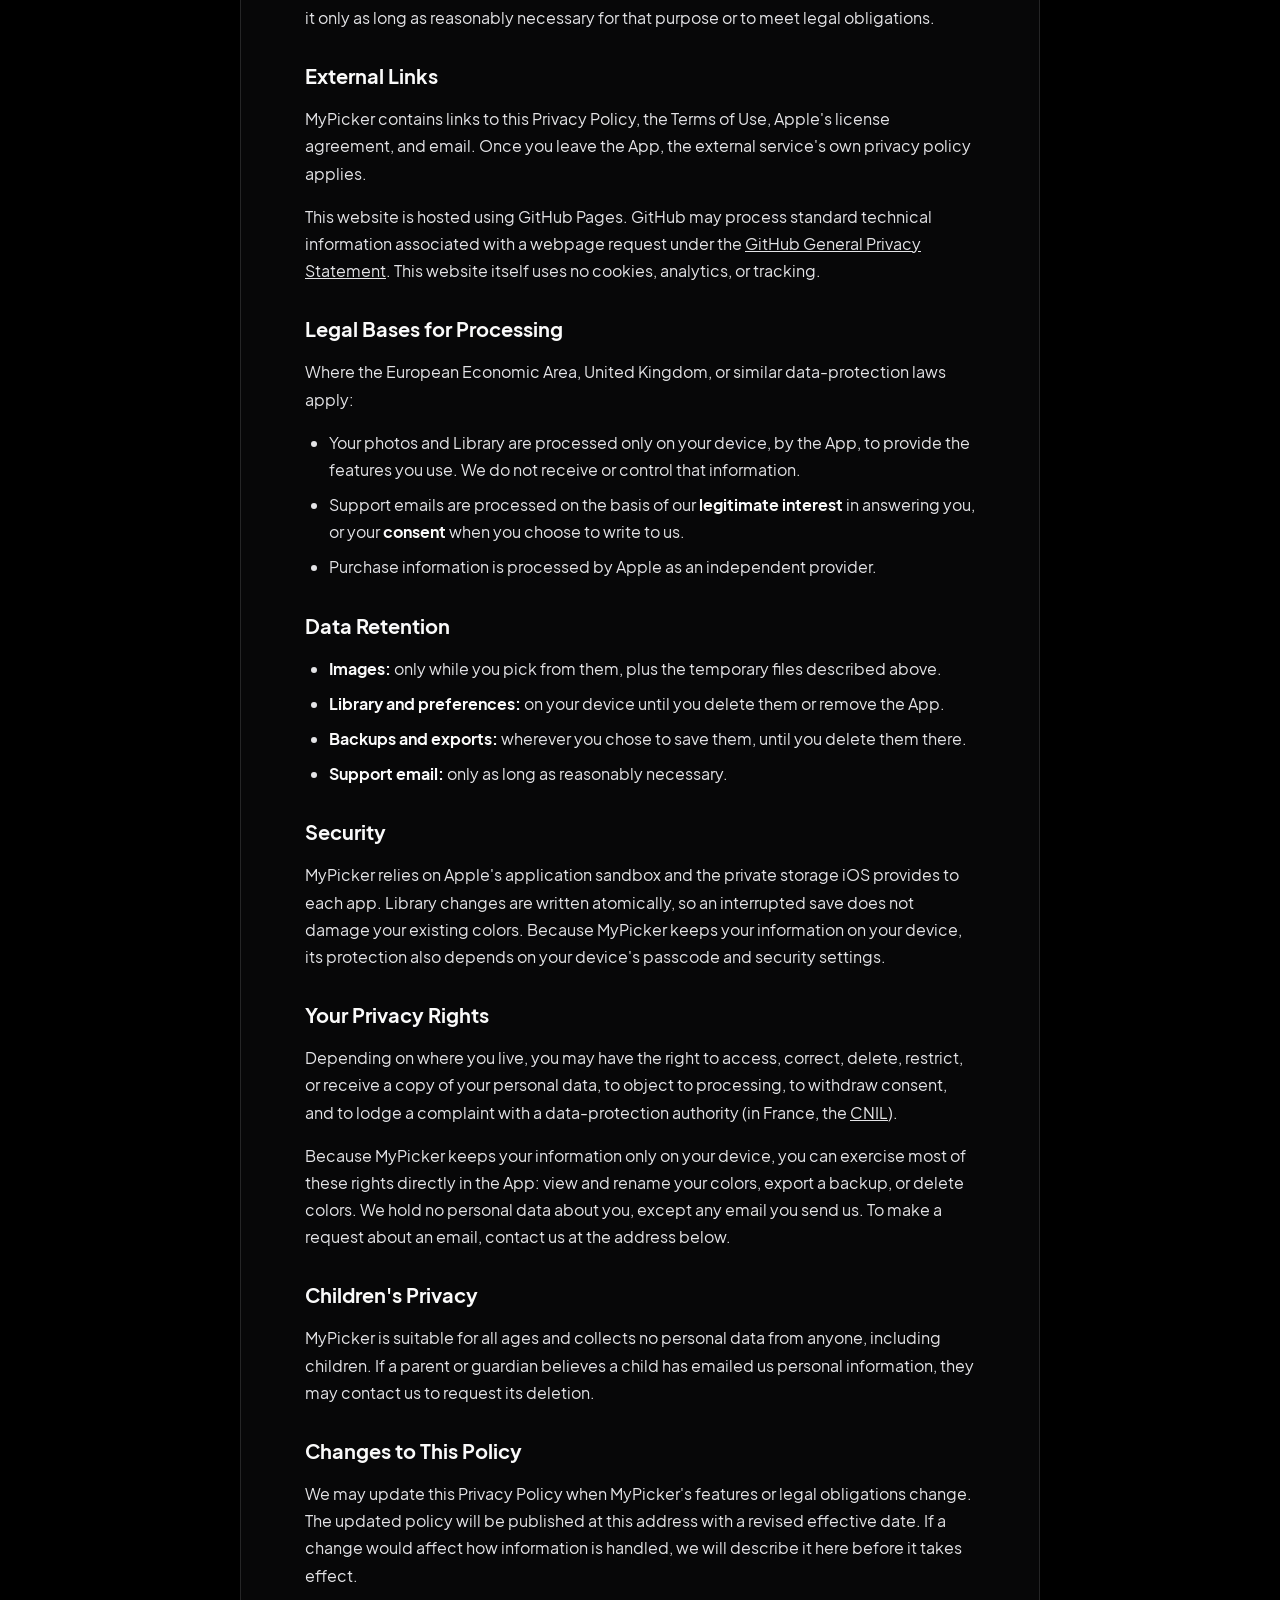
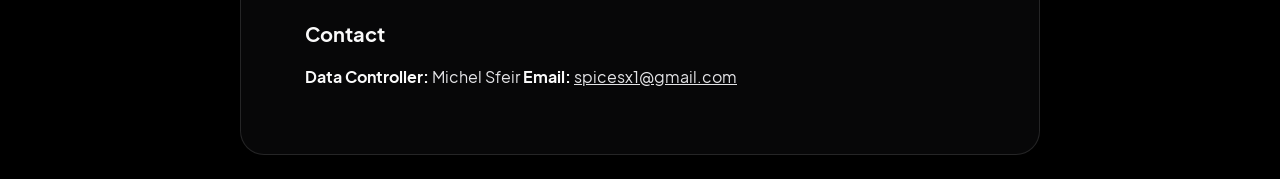
==== commit e3b64b3b: "Smoother page entry: continuous lights and visible card growth - The Picker lights continue from the" ====
--- a/privacy.html
+++ b/privacy.html
@@ -6,7 +6,7 @@
     <meta name="viewport" content="width=device-width, initial-scale=1.0, viewport-fit=cover">
     <meta name="theme-color" content="#000000">
     <title>Privacy Policy - MyPicker</title>
-    <link rel="stylesheet" href="styles.css?v=2">
+    <link rel="stylesheet" href="styles.css?v=3">
     <link rel="icon" href="mypicker_icon.png" type="image/png">
 </head>
 
@@ -31,8 +31,8 @@
     </main>
 
     <script src="marked.min.js"></script>
-    <script src="document.js?v=2"></script>
-    <script src="glow.js?v=2"></script>
+    <script src="document.js?v=3"></script>
+    <script src="glow.js?v=3"></script>
 </body>
 
 </html>
--- a/styles.css
+++ b/styles.css
@@ -75,6 +75,30 @@
     mask-image: linear-gradient(to bottom, #000 0%, rgba(0, 0, 0, 0.4) 45%, rgba(0, 0, 0, 0.3) 100%);
 }
 
+/* The first page of a visit fades the light in; later pages show it at once, already matching. */
+canvas.glow {
+    opacity: 0;
+}
+
+canvas.glow.is-ready {
+    opacity: 1;
+    transition: opacity 0.9s ease;
+}
+
+canvas.glow.is-continuing,
+canvas.glow.fallback {
+    opacity: 1;
+}
+
+/* Moving between the home page and the policies crossfades instead of cutting. */
+@view-transition {
+    navigation: auto;
+}
+
+::view-transition-group(root) {
+    animation-duration: 0.35s;
+}
+
 /* Without WebGL, a still glow in the same colors. */
 .glow.fallback {
     background:
@@ -182,11 +206,11 @@
 }
 
 .container.is-growing {
-    transition: height 0.7s cubic-bezier(0.16, 1, 0.3, 1);
+    transition: height 0.6s cubic-bezier(0.32, 0.72, 0, 1);
 }
 
 .document {
-    transition: opacity 0.6s ease 0.15s, transform 0.7s cubic-bezier(0.16, 1, 0.3, 1) 0.1s;
+    transition: opacity 0.5s ease 0.1s, transform 0.6s cubic-bezier(0.32, 0.72, 0, 1) 0.1s;
 }
 
 .document.is-arriving {
@@ -292,6 +316,16 @@
     background: rgba(255, 255, 255, 0.2);
 }
 
+@media (prefers-reduced-motion: reduce) {
+    @view-transition {
+        navigation: none;
+    }
+
+    canvas.glow.is-ready {
+        transition: none;
+    }
+}
+
 @media (max-width: 768px) {
     .container {
         padding: 2rem;
